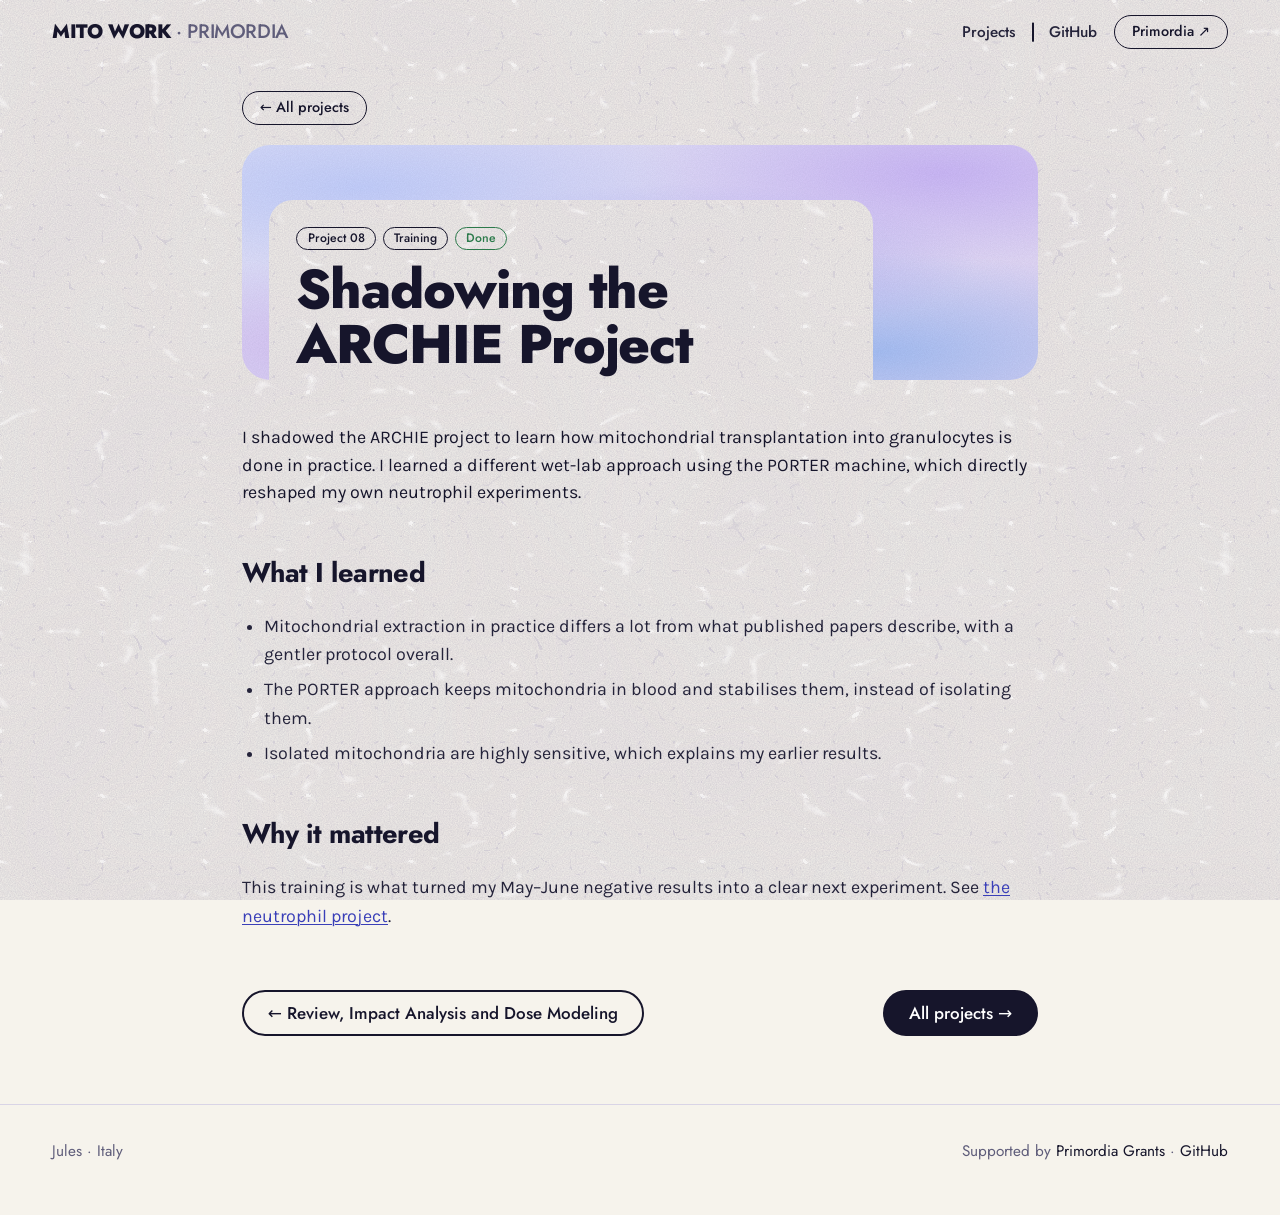
==== projects/archie/index.html @ 50ad3f92 "Add project pages for mitochondrial research and build script - Created new HTML pages for various p" ====
<!doctype html>
<html lang="en">
<head>
  <meta charset="utf-8">
  <meta name="viewport" content="width=device-width, initial-scale=1">
  <title>Shadowing the ARCHIE Project · Mito Work</title>
  <link rel="stylesheet" href="../../assets/css/style.css">
</head>
<body>
<header class="nav">
  <div class="wrap">
    <a class="brand" href="../../index.html">Mito Work <span>· Primordia</span></a>
    <nav class="nav-links">
      <a href="../../index.html#projects">Projects</a>
      <a href="https://github.com/July98293/mito">GitHub</a>
      <a class="pill small" href="https://primordiagrants.com">Primordia ↗</a>
    </nav>
  </div>
</header>

<main class="wrap narrow">
  <div class="back-row"><a class="pill small" href="../../index.html#projects">← All projects</a></div>

  <section class="p-hero grain">
    <div class="sheet">
      <div class="tags"><span class="tag">Project 08</span><span class="tag">Training</span><span class="tag done">Done</span></div>
      <h1>Shadowing the ARCHIE Project</h1>
    </div>
  </section>

  <article class="article">
    <p class="lead">I shadowed the ARCHIE project to learn how mitochondrial transplantation into granulocytes is done in practice. I learned a different wet-lab approach using the PORTER machine, which directly reshaped my own neutrophil experiments.</p>
  <h2 class="sec">What I learned</h2>
  <ul>
    <li>Mitochondrial extraction in practice differs a lot from what published papers describe, with a gentler protocol overall.</li>
    <li>The PORTER approach keeps mitochondria in blood and stabilises them, instead of isolating them.</li>
    <li>Isolated mitochondria are highly sensitive, which explains my earlier results.</li>
  </ul>

  <h2 class="sec">Why it mattered</h2>
  <p>This training is what turned my May–June negative results into a clear next experiment. See
  <a href="../neutrophil_transfer/">the neutrophil project</a>.</p>
    
    <div class="next-prev"><a class="pill" href="../impact_review/">← Review, Impact Analysis and Dose Modeling</a><a class="pill dark" href="../../index.html#projects">All projects →</a></div>
  </article>
</main>

<footer class="foot">
  <div class="wrap">
    <span>Jules · Italy</span>
    <span>Supported by <a href="https://primordiagrants.com">Primordia Grants</a> · <a href="https://github.com/July98293/mito">GitHub</a></span>
  </div>
</footer>
</body>
</html>
---- assets/css/style.css ----
/* Primordia-style: white page, heavy geometric headings, grainy pastel panels, pills */
@import url("https://fonts.googleapis.com/css2?family=Jost:wght@400;500;600;700;800&family=Karla:ital,wght@0,400;0,500;0,700;1,400&family=Caveat:wght@600&display=swap");

:root {
  color-scheme: light;
  /* rice paper */
  --paper: #f6f3ec;
  --grain: url("data:image/svg+xml;utf8,<svg xmlns='http://www.w3.org/2000/svg' width='240' height='240'><filter id='n'><feTurbulence type='fractalNoise' baseFrequency='.85' numOctaves='3' stitchTiles='stitch'/><feColorMatrix values='0 0 0 0 0.25  0 0 0 0 0.22  0 0 0 0 0.35  0 0 0 .3 0'/></filter><rect width='100%' height='100%' filter='url(%23n)'/></svg>");
  --fibers: url("data:image/svg+xml;utf8,<svg xmlns='http://www.w3.org/2000/svg' width='600' height='600'><filter id='f'><feTurbulence type='turbulence' baseFrequency='.01 .015' numOctaves='3' seed='7' stitchTiles='stitch'/><feColorMatrix values='0 0 0 0 1  0 0 0 0 1  0 0 0 0 1  -7 0 0 0 .6'/></filter><rect width='100%' height='100%' filter='url(%23f)'/></svg>");
  --fibers-dark: url("data:image/svg+xml;utf8,<svg xmlns='http://www.w3.org/2000/svg' width='400' height='400'><filter id='g'><feTurbulence type='turbulence' baseFrequency='.03' numOctaves='2' seed='11' stitchTiles='stitch'/><feColorMatrix values='0 0 0 0 0.45  0 0 0 0 0.42  0 0 0 0 0.55  -9 0 0 0 .3'/></filter><rect width='100%' height='100%' filter='url(%23g)'/></svg>");
  --mottle: url("data:image/svg+xml;utf8,<svg xmlns='http://www.w3.org/2000/svg' width='1000' height='1000'><filter id='m'><feTurbulence type='fractalNoise' baseFrequency='.006' numOctaves='2' seed='3' stitchTiles='stitch'/><feColorMatrix values='0 0 0 0 0.55  0 0 0 0 0.5  0 0 0 0 0.62  0 0 0 .12 0'/></filter><rect width='100%' height='100%' filter='url(%23m)'/></svg>");

  --ink: #16152b;
  --text: #24233a;
  --muted: #5f5d7a;
  --line: #d9d4e6;
  --peri: #7d7ff0;
  --pen: #3a3fb8;           /* blue ink, like hand-drawn illustrations */
  --done: #2c7a4b;
  --ongoing: #a36a00;
  --planned: #4d55c7;
  --radius: 28px;
  --head: "Jost", "Futura", "Montserrat", system-ui, sans-serif;
  --body: "Karla", system-ui, sans-serif;
  --hand: "Caveat", "Bradley Hand", cursive;
  /* blue / purple wash for panels */
  --pastel:
    radial-gradient(60% 50% at 15% 18%, #c3cffb 0%, transparent 70%),
    radial-gradient(55% 55% at 88% 12%, #cbb8f6 0%, transparent 70%),
    radial-gradient(50% 45% at 55% 50%, #b9b6f4 0%, transparent 75%),
    radial-gradient(60% 60% at 80% 88%, #a6bff3 0%, transparent 70%),
    radial-gradient(55% 55% at 12% 86%, #d6c3f3 0%, transparent 70%),
    linear-gradient(135deg, #dde0fa, #e1d6f5);
}

* { box-sizing: border-box; }
html { font-size: 17px; -webkit-text-size-adjust: 100%; }
/* rice-paper surface: page, nav and the cut-out sheets share one fixed texture so they line up */
body, .nav, .anim-caption, .p-hero .sheet {
  background-color: var(--paper);
  background-image: var(--fibers), var(--fibers-dark), var(--grain), var(--mottle);
  background-attachment: fixed;
}
body { margin: 0; color: var(--text); font-family: var(--body); line-height: 1.6; }
a { color: inherit; }
img { max-width: 100%; }

.wrap { max-width: 1240px; margin: 0 auto; padding: 0 32px; }
.wrap.narrow { max-width: 860px; }

/* ---------- grainy pastel surface ---------- */
.grain { position: relative; background: var(--pastel); border-radius: var(--radius); overflow: hidden; isolation: isolate; }
.grain::after {
  content: ""; position: absolute; inset: 0; background-image: var(--grain);
  opacity: .45; mix-blend-mode: multiply; pointer-events: none; z-index: 0;
}
.grain > * { position: relative; z-index: 1; }

/* ---------- nav ---------- */
.nav { position: sticky; top: 0; z-index: 50; }
.nav .wrap { display: flex; align-items: center; justify-content: space-between; height: 64px; gap: 1rem; }
.brand { font-family: var(--head); font-weight: 800; font-size: 1.15rem; letter-spacing: -.02em; text-decoration: none; color: var(--ink); text-transform: uppercase; }
.brand span { font-weight: 500; color: var(--muted); }
.nav-links { display: flex; align-items: center; font-family: var(--head); font-weight: 500; font-size: .9rem; }
.nav-links a { text-decoration: none; padding: 0 1rem; position: relative; }
.nav-links a + a:not(.pill)::before {
  content: ""; position: absolute; left: 0; top: 50%; width: 2px; height: 1.1rem; background: var(--ink); transform: translateY(-50%);
}

/* ---------- pills & buttons ---------- */
.pill {
  display: inline-flex; align-items: center; justify-content: center; gap: .4rem;
  font-family: var(--head); font-weight: 500; font-size: 1rem; text-decoration: none;
  border: 2px solid var(--ink); border-radius: 999px; padding: .45rem 1.4rem; color: var(--ink);
  background: transparent; transition: transform .15s ease, background .15s ease;
}
.pill:hover { transform: translateY(-1px); }
.pill.dark { background: var(--ink); color: #fff; }
.pill.small { font-size: .85rem; padding: .25rem 1rem; border-width: 1.5px; }
.cta { display: flex; flex-wrap: wrap; gap: 1rem 1.25rem; margin: 1.8rem 0 0; }
.cta > div { display: flex; flex-direction: column; align-items: center; gap: .35rem; }
.cta small { font-family: var(--head); font-weight: 500; font-size: .75rem; color: var(--muted); }

.tag {
  display: inline-block; font-family: var(--head); font-weight: 500; font-size: .72rem;
  border: 1px solid var(--ink); border-radius: 999px; padding: .05rem .6rem; background: transparent; color: var(--ink); white-space: nowrap;
}
.tag.done { border-color: var(--done); color: var(--done); }
.tag.ongoing { border-color: var(--ongoing); color: var(--ongoing); }
.tag.planned { border-color: var(--planned); color: var(--planned); }

/* ---------- type ---------- */
h1, h2, h3 { font-family: var(--head); color: var(--ink); letter-spacing: -.02em; }
.hello { font-weight: 800; font-size: clamp(3rem, 7.5vw, 5.6rem); line-height: .95; margin: 0 0 1.2rem; letter-spacing: -.035em; }
.lede { font-family: var(--head); font-weight: 500; font-size: clamp(1.35rem, 2.4vw, 1.85rem); line-height: 1.25; color: var(--ink); margin: 0 0 1.2rem; letter-spacing: -.01em; }
.intro p { font-size: 1.08rem; max-width: 34rem; }
h2.big { font-weight: 800; font-size: clamp(2rem, 4vw, 2.8rem); line-height: 1.05; margin: 0 0 1.4rem; }
.note { font-family: var(--hand); color: var(--pen); font-size: 1.45rem; line-height: 1.15; display: block; margin: .2rem 0 1.2rem; transform: rotate(-1.5deg); }

/* ---------- homepage grid ---------- */
.home {
  display: grid; gap: 3rem 4rem; padding: 3rem 0 4rem;
  grid-template-columns: minmax(0, 1fr) minmax(340px, .85fr);
  grid-template-areas: "intro anim" "why anim" "list anim";
}
.intro { grid-area: intro; padding-top: 2rem; }
.list { grid-area: list; }
.anim-col { grid-area: anim; }
.anim-panel { position: sticky; top: 84px; height: calc(100vh - 110px); min-height: 520px; max-height: 860px; }
.anim-panel canvas { position: absolute; inset: 0; width: 100%; height: 100%; display: block; }
.anim-caption {
  position: absolute !important; left: 0; bottom: 0; z-index: 2 !important;
  border-top-right-radius: var(--radius); padding: 1rem 1.3rem .9rem 1.1rem; max-width: 80%;
  font-size: .9rem; line-height: 1.4; color: var(--text);
}
.anim-caption b { font-family: var(--head); font-weight: 600; color: var(--ink); display: block; font-size: .95rem; margin-bottom: .1rem; }

/* ---------- project cards (collapsible) ---------- */
.cards { display: flex; flex-direction: column; gap: .9rem; }
.card { border: 1.5px solid var(--line); border-radius: 22px; background: rgba(255,255,255,.28); transition: border-color .2s ease, box-shadow .2s ease; }
.card:hover { border-color: #b9b2d6; }
.card[open] { border-color: transparent; background: var(--pastel); box-shadow: 0 1px 0 rgba(0,0,0,.02); }
.card summary {
  list-style: none; cursor: pointer; display: grid; grid-template-columns: auto 1fr auto; gap: .2rem 1rem;
  align-items: center; padding: 1.05rem 1.2rem;
}
.card summary::-webkit-details-marker { display: none; }
.card .num { font-family: var(--head); font-weight: 700; font-size: .95rem; color: var(--muted); grid-row: span 2; align-self: start; padding-top: .15rem; }
.card .ttl { font-family: var(--head); font-weight: 600; font-size: 1.18rem; line-height: 1.25; color: var(--ink); }
.card .tags { display: flex; flex-wrap: wrap; gap: .35rem; grid-column: 2; }
.card .plus {
  grid-row: 1 / span 2; grid-column: 3; width: 34px; height: 34px; border-radius: 50%; border: 1.5px solid var(--ink);
  display: grid; place-items: center; font-family: var(--head); font-size: 1.2rem; line-height: 1; background: transparent;
  transition: transform .25s ease;
}
.card[open] .plus { transform: rotate(45deg); }
.card .inner { padding: 0 1.2rem 1.2rem calc(1.2rem + 2.1rem); }
.card .inner p { margin: 0 0 1rem; max-width: 36rem; }

/* ---------- dictionary block ---------- */
.dict { margin-top: 3rem; padding: 1.6rem 1.6rem 1.4rem; }
.dict p { margin: 0 0 1.2rem; font-size: 1.02rem; }
.dict .word { font-family: var(--head); font-weight: 500; font-size: 1.9rem; color: var(--ink); line-height: 1; }
.dict .ipa { font-size: .95rem; color: var(--ink); margin-top: .3rem; }
.dict .ipa i { margin-left: 1rem; }
.dict .plural { font-size: .8rem; color: #59616d; }

/* ---------- project pages ---------- */
.back-row { padding: 1.6rem 0 1.2rem; }
.p-hero { padding: 3.2rem 2rem 0; margin-bottom: 2.6rem; }
.p-hero .sheet { border-radius: 24px 24px 0 0; padding: 1.6rem 1.6rem .4rem; margin-left: -.4rem; margin-right: 18%; }
.p-hero h1 { font-weight: 800; font-size: clamp(2rem, 4.6vw, 3.2rem); line-height: 1.02; margin: .7rem 0 0; }
.p-hero .tags { display: flex; flex-wrap: wrap; gap: .4rem; }
.lead { font-size: 1.2rem; line-height: 1.55; color: var(--ink); margin: 0 0 2.4rem; }
.article h2 { font-weight: 700; font-size: 1.6rem; margin: 2.6rem 0 .8rem; }
.article h3 { font-weight: 600; font-size: 1.2rem; margin: 1.8rem 0 .5rem; }
.article p, .article li { font-size: 1.05rem; }
.article ul, .article ol { padding-left: 1.3rem; }
.article li { margin-bottom: .4rem; }

.table-wrap { overflow-x: auto; margin: 1.6rem 0; border: 1.5px solid var(--line); border-radius: 20px; }
table { border-collapse: collapse; width: 100%; font-size: .95rem; }
table caption { caption-side: top; text-align: left; font-family: var(--head); font-weight: 600; color: var(--ink); padding: 1rem 1.1rem .4rem; }
th, td { padding: .65rem 1.1rem; text-align: left; vertical-align: top; border-top: 1px solid var(--line); }
th { font-family: var(--head); font-weight: 600; color: var(--ink); font-size: .85rem; text-transform: uppercase; letter-spacing: .03em; }
td.num, th.num { text-align: right; font-variant-numeric: tabular-nums; }

figure { margin: 1.8rem 0; }
.fig-placeholder { min-height: 220px; display: grid; place-items: center; text-align: center; padding: 1.5rem; }
.fig-placeholder span { background: var(--paper); border-radius: 999px; padding: .35rem 1rem; font-family: var(--head); font-size: .8rem; color: var(--muted); }
figcaption { font-size: .92rem; color: var(--muted); margin-top: .6rem; }
figcaption b { font-family: var(--head); font-weight: 600; color: var(--ink); }

.timeline { list-style: none; padding: 0 !important; margin: 1rem 0 1.6rem; border-left: 2px solid var(--ink); }
.timeline li { padding-left: 1.3rem; position: relative; margin-bottom: 1rem; }
.timeline li::before { content: ""; position: absolute; left: -7px; top: .45rem; width: 12px; height: 12px; border-radius: 50%; background: var(--peri); border: 2px solid var(--ink); }
.timeline .when { font-family: var(--head); font-weight: 600; font-size: .85rem; color: var(--ink); display: block; text-transform: uppercase; letter-spacing: .04em; }

.links { list-style: none; padding: 0 !important; display: flex; flex-direction: column; gap: .6rem; }
.links a { text-decoration: none; font-family: var(--head); font-weight: 500; }
.links a:hover { text-decoration: underline; }
.article a:not(.pill) { color: var(--pen); text-decoration-thickness: 1px; text-underline-offset: 2px; }

.next-prev { display: flex; justify-content: space-between; gap: 1rem; flex-wrap: wrap; margin-top: 3.5rem; }

/* ---------- footer ---------- */
.foot { margin-top: 4rem; padding: 2rem 0 3rem; border-top: 1.5px solid var(--line); font-family: var(--head); font-size: .9rem; color: var(--muted); }
.foot .wrap { display: flex; justify-content: space-between; flex-wrap: wrap; gap: .6rem 1.4rem; }
.foot a { text-decoration: none; color: var(--ink); }

/* ---------- phone: text on top, animation below ---------- */
@media (max-width: 900px) {
  .wrap { padding: 0 16px; }
  .home { grid-template-columns: minmax(0, 1fr); grid-template-areas: "intro" "anim" "why" "list"; gap: 2rem; padding-top: 1.5rem; }
  .intro { padding-top: 0; }
  .anim-panel { position: relative; top: 0; height: 420px; min-height: 0; }
  .nav-links a:not(.pill) { display: none; }
  .p-hero { padding: 2.2rem 1rem 0; }
  .p-hero .sheet { margin-right: 0; }
  .card .inner { padding-left: 1.2rem; }
}
@media (max-width: 420px) {
  .card summary { grid-template-columns: 1fr auto; }
  .card .num { display: none; }
  .card .tags { grid-column: 1; }
  .card .plus { grid-column: 2; }
}

/* ---------- quote ---------- */
.quote { margin: 1.4rem 0 0; padding: .2rem 0 .2rem 1.1rem; border-left: 3px solid var(--peri); max-width: 34rem; }
.quote p { font-family: var(--head); font-weight: 500; font-size: 1.12rem; line-height: 1.4; color: var(--ink); margin: 0 0 .4rem; }
.quote cite { font-style: normal; font-size: .88rem; color: var(--muted); }

/* ---------- "why I like this work" box ---------- */
.why { grid-area: why; padding: 1.8rem 1.8rem 1.6rem; margin-top: .5rem; }
.why h2 { font-weight: 700; font-size: 1.5rem; margin: 0 0 .8rem; }
.why p { max-width: 42rem; }
.why-figs {
  display: grid; grid-template-columns: minmax(0, 0.92fr) minmax(0, 1.08fr);
  gap: 1.2rem; align-items: center; margin: 1.5rem 0 1.1rem;
}
.why-figs figure { margin: 0; }
.why-figs img {
  display: block; width: 100%; height: auto; border-radius: 14px;
  background: var(--paper); border: 1.5px solid var(--line);
}
.why-figs figcaption { font-size: .82rem; line-height: 1.4; color: var(--muted); margin-top: .5rem; }
.why-figs figcaption b { font-family: var(--head); color: var(--ink); }
.why-kicker { font-family: var(--head); font-weight: 500; font-size: 1.05rem; color: var(--ink); margin: 0; }
@media (max-width: 900px) {
  .why { padding: 1.3rem 1.2rem 1.2rem; }
  .why-figs { grid-template-columns: minmax(0, 1fr); gap: 1.4rem; }
}
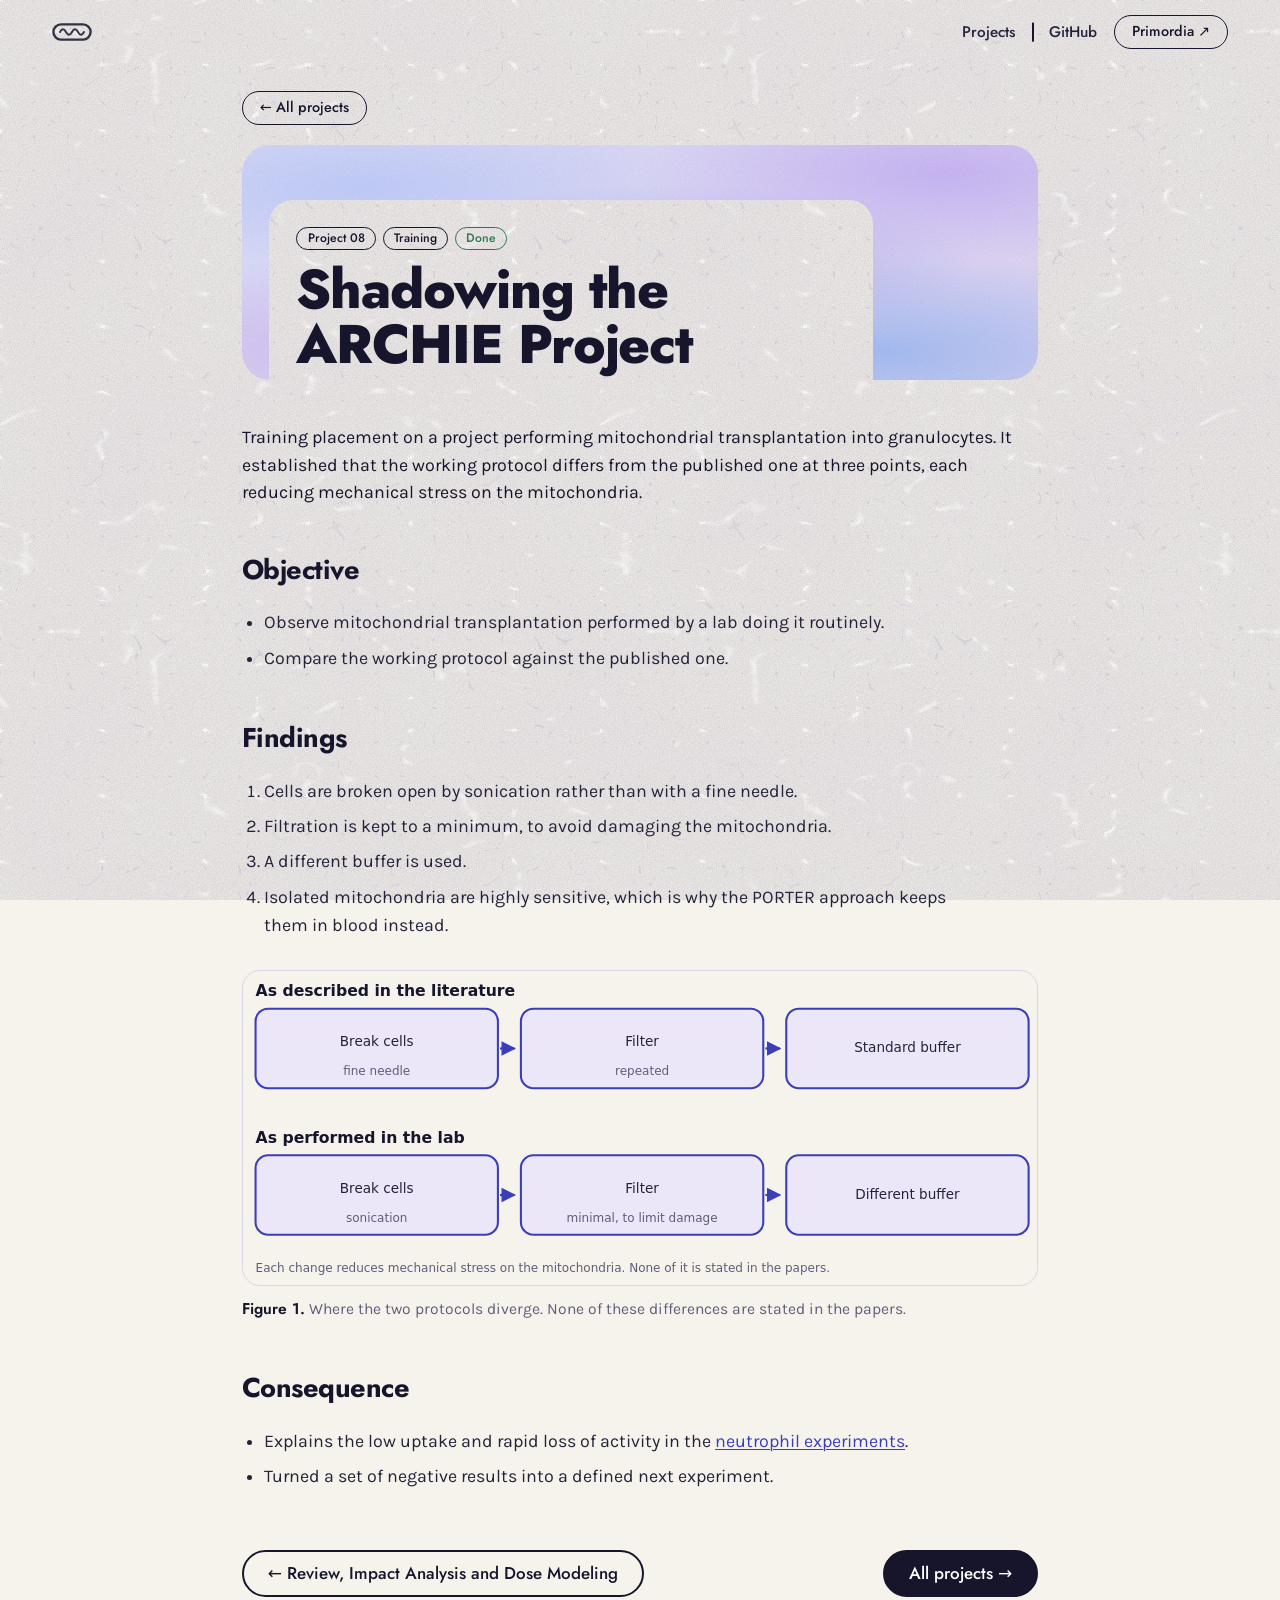
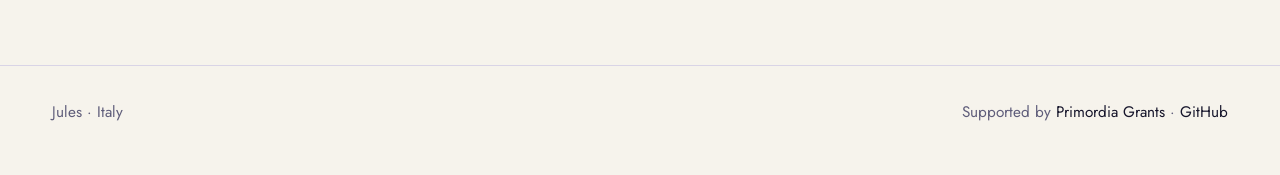
==== commit a98dd253: "Refactor project page generation and add SVG figure library - Updated `build_projects.py` to improve" ====
--- a/projects/archie/index.html
+++ b/projects/archie/index.html
@@ -3,23 +3,23 @@
 <head>
   <meta charset="utf-8">
   <meta name="viewport" content="width=device-width, initial-scale=1">
-  <title>Shadowing the ARCHIE Project · Mito Work</title>
+  <title>Shadowing the ARCHIE Project &middot; Mitochondria</title>
   <link rel="stylesheet" href="../../assets/css/style.css">
 </head>
 <body>
 <header class="nav">
   <div class="wrap">
-    <a class="brand" href="../../index.html">Mito Work <span>· Primordia</span></a>
+    <a class="brand" href="../../index.html" aria-label="Home"><svg viewBox="0 0 40 18" width="40" height="18" aria-hidden="true"><rect x="1.4" y="1.4" width="37.2" height="15.2" rx="7.6" fill="none" stroke="currentColor" stroke-width="2.4"/><path d="M 8,9 Q 11,3.6 14,9 T 20,9 T 26,9 T 32,9" fill="none" stroke="currentColor" stroke-width="2" stroke-linecap="round"/></svg></a>
     <nav class="nav-links">
       <a href="../../index.html#projects">Projects</a>
       <a href="https://github.com/July98293/mito">GitHub</a>
-      <a class="pill small" href="https://primordiagrants.com">Primordia ↗</a>
+      <a class="pill small" href="https://primordiagrants.com">Primordia &#8599;</a>
     </nav>
   </div>
 </header>
 
 <main class="wrap narrow">
-  <div class="back-row"><a class="pill small" href="../../index.html#projects">← All projects</a></div>
+  <div class="back-row"><a class="pill small" href="../../index.html#projects">&larr; All projects</a></div>
 
   <section class="p-hero grain">
     <div class="sheet">
@@ -29,26 +29,36 @@
   </section>
 
   <article class="article">
-    <p class="lead">I shadowed the ARCHIE project to learn how mitochondrial transplantation into granulocytes is done in practice. I learned a different wet-lab approach using the PORTER machine, which directly reshaped my own neutrophil experiments.</p>
-  <h2 class="sec">What I learned</h2>
+  <p class="lead">Training placement on a project performing mitochondrial transplantation into granulocytes. It established that the working protocol differs from the published one at three points, each reducing mechanical stress on the mitochondria.</p>
+  <h2>Objective</h2>
   <ul>
-    <li>Mitochondrial extraction in practice differs a lot from what published papers describe, with a gentler protocol overall.</li>
-    <li>The PORTER approach keeps mitochondria in blood and stabilises them, instead of isolating them.</li>
-    <li>Isolated mitochondria are highly sensitive, which explains my earlier results.</li>
+    <li>Observe mitochondrial transplantation performed by a lab doing it routinely.</li>
+    <li>Compare the working protocol against the published one.</li>
   </ul>
-
-  <h2 class="sec">Why it mattered</h2>
-  <p>This training is what turned my May–June negative results into a clear next experiment. See
-  <a href="../neutrophil_transfer/">the neutrophil project</a>.</p>
-    
-    <div class="next-prev"><a class="pill" href="../impact_review/">← Review, Impact Analysis and Dose Modeling</a><a class="pill dark" href="../../index.html#projects">All projects →</a></div>
+  <h2>Findings</h2>
+  <ol>
+    <li>Cells are broken open by sonication rather than with a fine needle.</li>
+    <li>Filtration is kept to a minimum, to avoid damaging the mitochondria.</li>
+    <li>A different buffer is used.</li>
+    <li>Isolated mitochondria are highly sensitive, which is why the PORTER approach keeps them in blood instead.</li>
+  </ol>
+  <figure>
+    <img src="img/f1_protocols.svg" alt="Published protocol against the protocol used in the lab, differing at three steps.">
+    <figcaption><b>Figure 1.</b> Where the two protocols diverge. None of these differences are stated in the papers.</figcaption>
+  </figure>
+  <h2>Consequence</h2>
+  <ul>
+    <li>Explains the low uptake and rapid loss of activity in the <a href="../neutrophil_transfer/">neutrophil experiments</a>.</li>
+    <li>Turned a set of negative results into a defined next experiment.</li>
+  </ul>
+  <div class="next-prev"><a class="pill" href="../impact_review/">&larr; Review, Impact Analysis and Dose Modeling</a><a class="pill dark" href="../../index.html#projects">All projects &rarr;</a></div>
   </article>
 </main>
 
 <footer class="foot">
   <div class="wrap">
-    <span>Jules · Italy</span>
-    <span>Supported by <a href="https://primordiagrants.com">Primordia Grants</a> · <a href="https://github.com/July98293/mito">GitHub</a></span>
+    <span>Jules &middot; Italy</span>
+    <span>Supported by <a href="https://primordiagrants.com">Primordia Grants</a> &middot; <a href="https://github.com/July98293/mito">GitHub</a></span>
   </div>
 </footer>
 </body>
--- a/assets/css/style.css
+++ b/assets/css/style.css
@@ -59,8 +59,8 @@
 /* ---------- nav ---------- */
 .nav { position: sticky; top: 0; z-index: 50; }
 .nav .wrap { display: flex; align-items: center; justify-content: space-between; height: 64px; gap: 1rem; }
-.brand { font-family: var(--head); font-weight: 800; font-size: 1.15rem; letter-spacing: -.02em; text-decoration: none; color: var(--ink); text-transform: uppercase; }
-.brand span { font-weight: 500; color: var(--muted); }
+.brand { display: inline-flex; align-items: center; color: var(--ink); text-decoration: none; opacity: .85; transition: opacity .15s ease; }
+.brand:hover { opacity: 1; }
 .nav-links { display: flex; align-items: center; font-family: var(--head); font-weight: 500; font-size: .9rem; }
 .nav-links a { text-decoration: none; padding: 0 1rem; position: relative; }
 .nav-links a + a:not(.pill)::before {
@@ -91,7 +91,7 @@
 
 /* ---------- type ---------- */
 h1, h2, h3 { font-family: var(--head); color: var(--ink); letter-spacing: -.02em; }
-.hello { font-weight: 800; font-size: clamp(3rem, 7.5vw, 5.6rem); line-height: .95; margin: 0 0 1.2rem; letter-spacing: -.035em; }
+.hello { font-weight: 800; font-size: clamp(2.3rem, 4.7vw, 3.5rem); line-height: 1.02; margin: 0 0 1rem; letter-spacing: -.03em; max-width: 16ch; }
 .lede { font-family: var(--head); font-weight: 500; font-size: clamp(1.35rem, 2.4vw, 1.85rem); line-height: 1.25; color: var(--ink); margin: 0 0 1.2rem; letter-spacing: -.01em; }
 .intro p { font-size: 1.08rem; max-width: 34rem; }
 h2.big { font-weight: 800; font-size: clamp(2rem, 4vw, 2.8rem); line-height: 1.05; margin: 0 0 1.4rem; }
@@ -211,23 +211,15 @@
 .quote p { font-family: var(--head); font-weight: 500; font-size: 1.12rem; line-height: 1.4; color: var(--ink); margin: 0 0 .4rem; }
 .quote cite { font-style: normal; font-size: .88rem; color: var(--muted); }
 
-/* ---------- "why I like this work" box ---------- */
-.why { grid-area: why; padding: 1.8rem 1.8rem 1.6rem; margin-top: .5rem; }
-.why h2 { font-weight: 700; font-size: 1.5rem; margin: 0 0 .8rem; }
-.why p { max-width: 42rem; }
-.why-figs {
-  display: grid; grid-template-columns: minmax(0, 0.92fr) minmax(0, 1.08fr);
-  gap: 1.2rem; align-items: center; margin: 1.5rem 0 1.1rem;
-}
-.why-figs figure { margin: 0; }
-.why-figs img {
-  display: block; width: 100%; height: auto; border-radius: 14px;
-  background: var(--paper); border: 1.5px solid var(--line);
-}
-.why-figs figcaption { font-size: .82rem; line-height: 1.4; color: var(--muted); margin-top: .5rem; }
-.why-figs figcaption b { font-family: var(--head); color: var(--ink); }
-.why-kicker { font-family: var(--head); font-weight: 500; font-size: 1.05rem; color: var(--ink); margin: 0; }
-@media (max-width: 900px) {
-  .why { padding: 1.3rem 1.2rem 1.2rem; }
-  .why-figs { grid-template-columns: minmax(0, 1fr); gap: 1.4rem; }
-}
+/* ---------- project figures ---------- */
+.article figure img {
+  display: block; width: 100%; height: auto;
+  border: 1.5px solid var(--line); border-radius: 18px; background: var(--paper);
+}
+.article figcaption { max-width: 44rem; }
+.article ol, .article ul { max-width: 44rem; }
+.article .lead + h2 { margin-top: 2rem; }
+
+/* a static photograph sits on the paper, unlike the drawn figures */
+.article figure img.photo { background: #fff; padding: 0; max-width: 480px; margin-inline: auto; }
+.article figure:has(img.photo) figcaption { max-width: 480px; margin-inline: auto; }
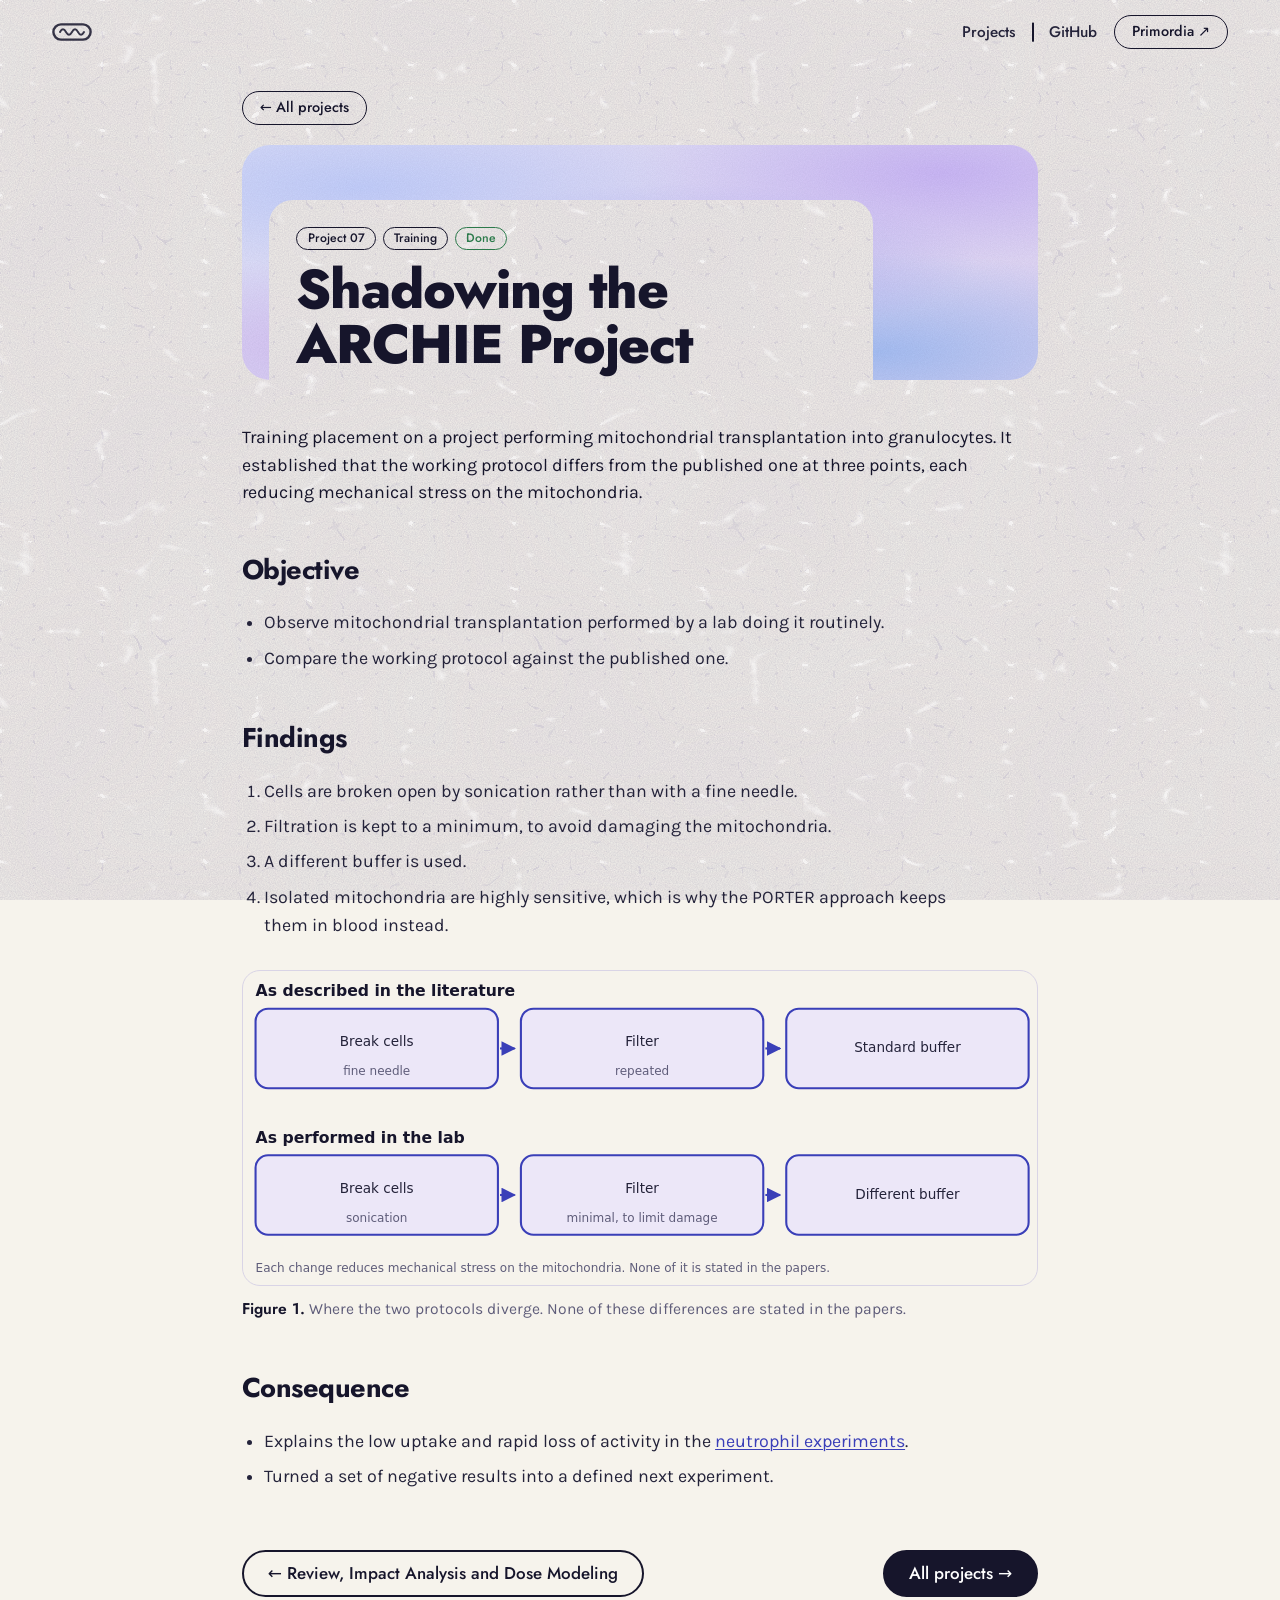
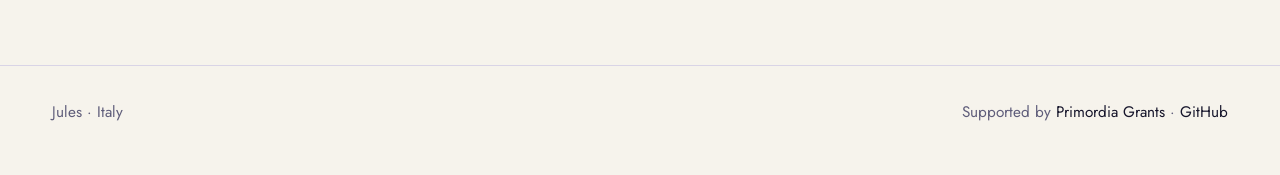
==== commit d5ca8506: "Add SVG images for gene sets and disease roadmap - Created f3_genesets.svg to illustrate the two mit" ====
--- a/projects/archie/index.html
+++ b/projects/archie/index.html
@@ -23,7 +23,7 @@
 
   <section class="p-hero grain">
     <div class="sheet">
-      <div class="tags"><span class="tag">Project 08</span><span class="tag">Training</span><span class="tag done">Done</span></div>
+      <div class="tags"><span class="tag">Project 07</span><span class="tag">Training</span><span class="tag done">Done</span></div>
       <h1>Shadowing the ARCHIE Project</h1>
     </div>
   </section>
--- a/assets/css/style.css
+++ b/assets/css/style.css
@@ -223,3 +223,10 @@
 /* a static photograph sits on the paper, unlike the drawn figures */
 .article figure img.photo { background: #fff; padding: 0; max-width: 480px; margin-inline: auto; }
 .article figure:has(img.photo) figcaption { max-width: 480px; margin-inline: auto; }
+
+/* ---------- in-progress banner ---------- */
+.article .banner {
+  font-family: var(--head); font-weight: 500; font-size: 1.02rem; color: var(--ink);
+  border: 1.5px dashed var(--peri); border-radius: 16px; padding: .85rem 1.2rem;
+  margin: 1.8rem 0; max-width: 44rem;
+}
